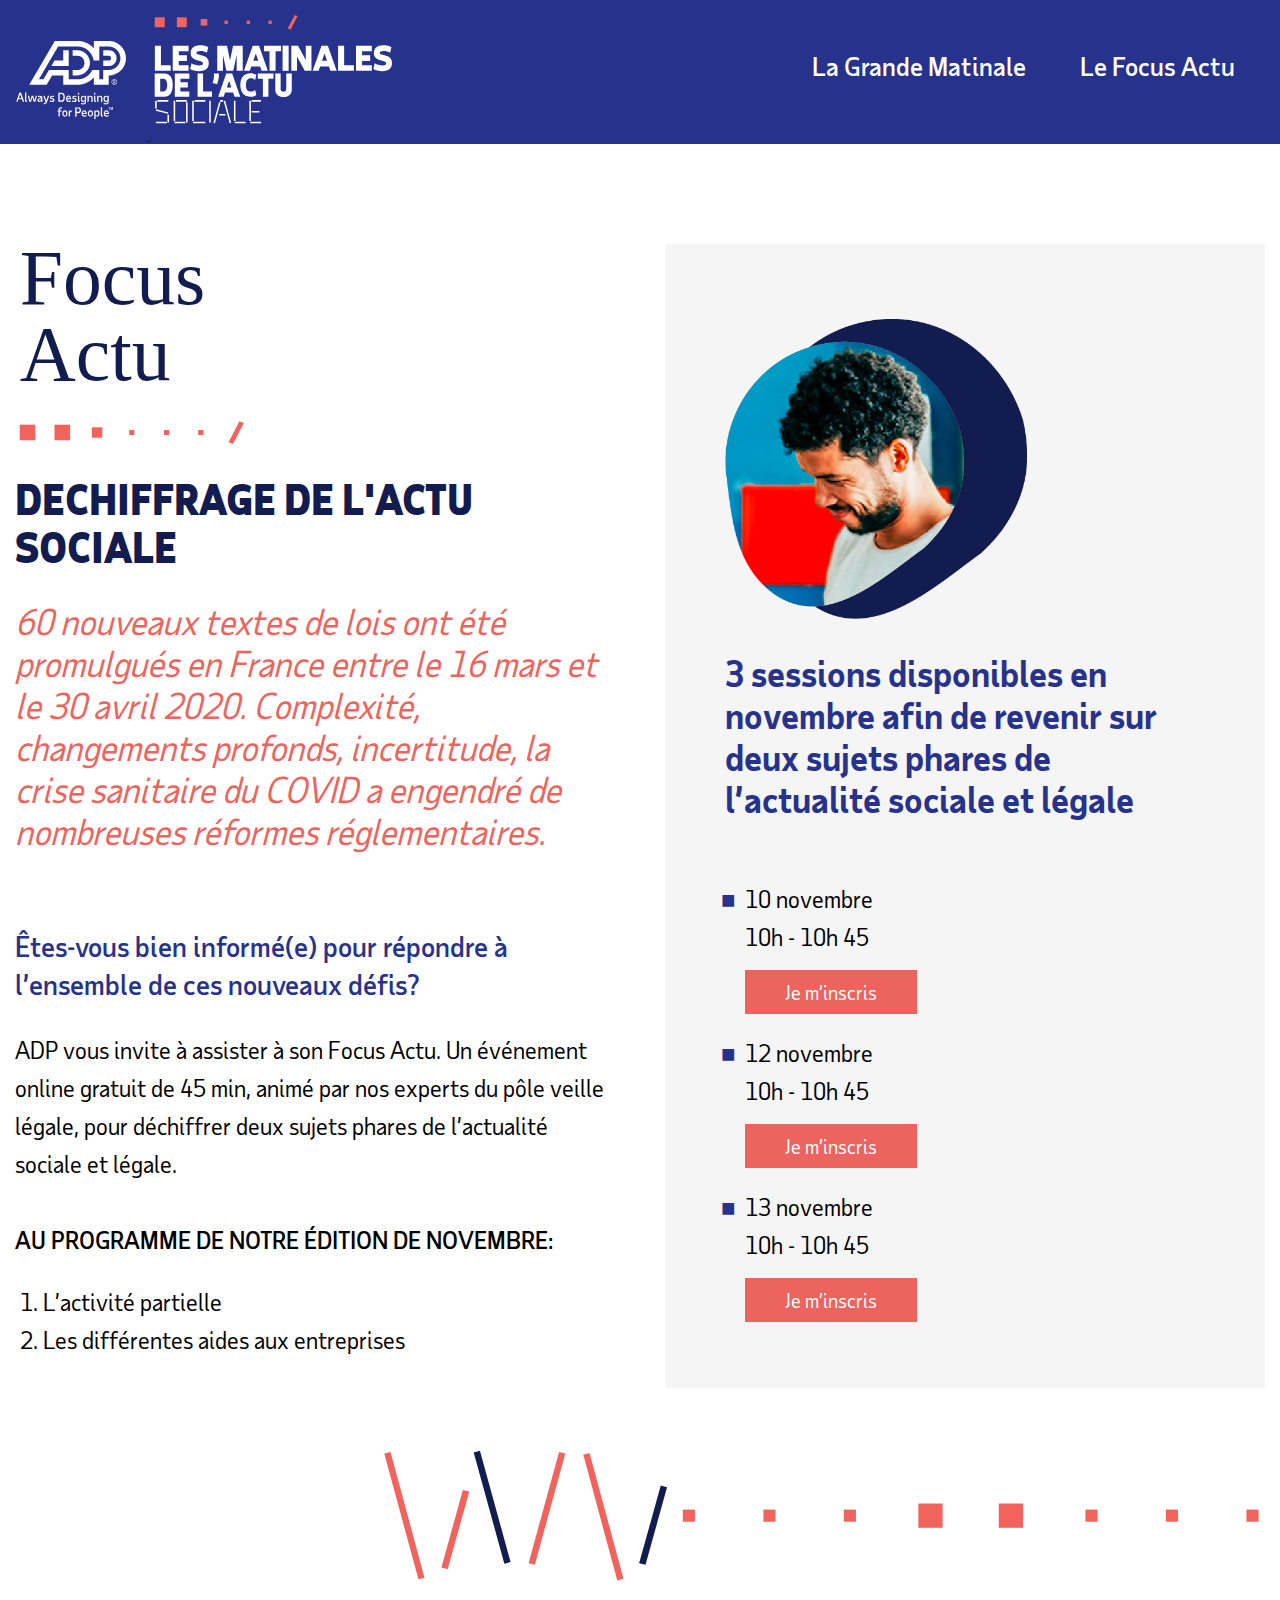
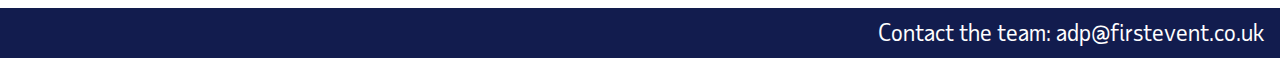
==== focus.html @ db4aabb1 "add anchor tags." ====
<!DOCTYPE html>
<html lang=""en>
<head>
    <meta charset="utf-8">
    <meta name="description" content="La crise du COVID a engendré incertitudes, complexité et changements profonds dans tous les domaines et notamment, dans les ressources humaines.
    Du 16 mars à fin avril, ce n’est pas moins de 60 nouveaux textes de lois qui ont été promulgués en France. A cela, s’ajoute la particularité de centaines de conventions collectives.">
    <meta name="viewport" content="width=device-width, initial-scale=1">

    <link rel="apple-touch-icon" sizes="180x180" href="/apple-touch-icon.png">
    <link rel="icon" type="image/png" sizes="32x32" href="/favicon-32x32.png">
    <link rel="icon" type="image/png" sizes="16x16" href="/favicon-16x16.png">
    <link rel="manifest" href="/site.webmanifest">
    <meta name="msapplication-TileColor" content="#da532c">
    <meta name="theme-color" content="#26328c">

    <title>LES MATINALES DE L’ACTU SOCIALE</title>
    <link rel="stylesheet" type="text/css" href="sass/css.css?v=1">
</head>
<body>

<header>
    <div class="container">
        <div class="flex header-wrapper">
            <div class="header-imgs-wrapper">
            <a href="index.html"><img src="images/adp.svg" class="adp-logo" alt="Les Matinales de l’Actu Sociale logo">
            <img src="images/logo.svg" class="logo" alt="Les Matinales de l’Actu Sociale logo"></a>
        </div>

            <div class="right flex">
                <div class="btn-holder">
                    <a href="grand.html" class="header-btn">La Grande Matinale</a>
                    <a href="focus.html" class="header-btn">Le Focus Actu</a>
                </div>
            </div>
        </div>
    </div>
</header>

<div class="container">
    <div class="flex col-wrapper">
        <div class="col-left">
            <img src="images/focus.svg" class="grand-logo" alt="adp grand logo">

            <h1>DECHIFFRAGE DE L'ACTU SOCIALE</h1>

            <h2>60 nouveaux textes de lois ont été promulgués en France entre le 16 mars et le 30 avril 2020. Complexité, changements profonds, incertitude, la crise sanitaire du COVID a engendré de nombreuses réformes réglementaires.</h2>
            <br>
            <h3>Êtes-vous bien informé(e) pour répondre à l’ensemble de ces nouveaux défis?</h3>

            <p>ADP vous invite à assister à son Focus Actu. Un événement online gratuit de 45 min, animé par nos experts du pôle veille légale, pour déchiffrer deux sujets phares de l’actualité sociale et légale.
            <br>
            <br>
            <strong>AU PROGRAMME DE NOTRE ÉDITION DE NOVEMBRE:</strong></p>
            <ul>
                <li>1. L’activité partielle</li>
                <li>2. Les différentes aides aux entreprises</li>
            </ul>
        </div>

        <div class="col-right">
            <div class="col-right-content">
                <img src="images/head.png" class="head-logo" alt="adp logo image of a man">
                <h2>3 sessions disponibles en novembre afin de revenir sur deux sujets phares de l’actualité sociale et légale</h2>

                <ul>
                    <li>
                        <p>10 novembre<br>
                            10h - 10h 45
                        </p>
                    </li>
                    <a href="">Je m’inscris</a>

                    <li>
                        <p>12 novembre<br>
                            10h - 10h 45
                        </p>
                    </li>
                    <a href="">Je m’inscris</a>

                    <li>
                        <p>13 novembre<br>
                            10h - 10h 45 
                        </p>
                    </li>
                    <a href="">Je m’inscris</a>
                </ul>
            </div>
        </div>
    </div>
</div>

<footer>
    <div class="upper-footer container">
        <img src="images/shapes.svg" class="shapes">
    </div>

    <div class="lower-footer">
        <div class="container">
            <p>Contact the team: <a href="mailto:adp@firstevent.co.uk">adp@firstevent.co.uk</a></p>
        </div>
    </div>
</footer>

</body>
</html>
---- sass/css.css ----
@charset "UTF-8";
@font-face {
  font-family: "TaubSans-Super";
  font-style: normal;
  font-weight: normal;
  src: local("TaubSans-Super"), url("fonts/TaubSans-Super.woff") format("woff");
}
@font-face {
  font-family: "TaubSans-Bold";
  font-style: normal;
  font-weight: normal;
  src: local("TaubSans-Bold"), url("fonts/TaubSans-Bold.woff") format("woff");
}
@font-face {
  font-family: "TaubSans-Medium";
  font-style: normal;
  font-weight: normal;
  src: local("TaubSans-Medium"), url("fonts/TaubSans-Medium.woff") format("woff");
}
@font-face {
  font-family: "TaubSans-Regular";
  font-style: normal;
  font-weight: normal;
  src: local("TaubSans-Regular"), url("fonts/TaubSans-Regular.woff") format("woff");
}
h1 {
  font-family: "TaubSans-Super";
  text-transform: uppercase;
  color: #121c4e;
  font-size: 40px;
}

h2 {
  font-family: "TaubSans-Regular";
  text-transform: uppercase;
  font-style: italic;
  color: #ed645e;
  font-size: 35px;
}

h3 {
  font-family: "TaubSans-Medium";
  color: #26328c;
  font-size: 28px;
  line-height: 38px;
}

p {
  font-family: "TaubSans-Regular";
  color: #000;
  font-size: 24px;
  line-height: 38px;
}

strong {
  font-family: "TaubSans-Medium";
}

ul {
  padding-left: 20px;
}
ul li {
  font-family: "TaubSans-Regular";
  color: #000;
  font-size: 18px;
  line-height: 38px;
}

body {
  margin: 0;
}

.container {
  max-width: 1300px;
  margin: 0 auto;
  padding: 0px 15px;
}

.flex {
  display: flex;
  justify-content: space-between;
}

/* Extra small devices (phones, 600px and down) */
@media only screen and (max-width: 600px) {
  .flex {
    flex-wrap: wrap;
  }

  .header-wrapper a {
    width: 40%;
  }
  .header-wrapper a .logo {
    height: auto;
    width: 100%;
  }
  .header-wrapper .right {
    width: 40%;
  }
  .header-wrapper .right .btn-holder {
    margin-top: 20px;
  }
  .header-wrapper .right .btn-holder .header-btn {
    display: block;
    margin-bottom: 10px;
    width: 100%;
  }
  .header-wrapper .right .header-head {
    display: none;
  }
}
/* Small devices (portrait tablets and large phones, 600px and up) */
@media only screen and (min-width: 601px) and (max-width: 768px) {
  .flex {
    flex-wrap: wrap;
  }
}
/* Medium devices (landscape tablets, 768px and up) */
@media only screen and (min-width: 768px) and (max-width: 991px) {
  .flex {
    flex-wrap: wrap;
  }
}
/* Medium devices (landscape tablets, 768px and up) */
@media only screen and (min-width: 992px) and (max-width: 1200px) {
  .flex {
    flex-wrap: wrap;
  }
}
header {
  background-color: #26328c;
}
header .header-wrapper .adp-logo {
  height: 80px;
  padding-bottom: 20px;
  padding-right: 20px;
}
header .header-wrapper .logo {
  height: 110px;
  padding-top: 15px;
  padding-bottom: 15px;
}
header .header-wrapper .btn-holder {
  margin-top: 50px;
}
header .header-wrapper .btn-holder .header-btn {
  color: #fff;
  padding: 10px 20px;
  margin-right: 10px;
  font-family: "TaubSans-Medium";
  text-decoration: none;
  text-align: center;
  font-size: 26px;
}
header .header-wrapper .btn-holder .header-btn:hover {
  color: #ed645e;
  transition: 0.4s;
}

.lower-header {
  background-color: #ed645e;
  text-align: center;
  height: 60px;
}
.lower-header p {
  color: #fff;
  margin: 0;
  padding: 10px;
  font-size: 26px;
}

/* Extra small devices (phones, 600px and down) */
@media only screen and (max-width: 600px) {
  header .header-wrapper .adp-logo {
    height: 60px;
  }
  header .header-wrapper .logo {
    height: 90px;
    width: auto;
  }
  header .header-wrapper .right {
    width: 100%;
  }
  header .header-wrapper .right .btn-holder {
    margin-top: 0;
    display: flex;
    width: 100%;
  }
  header .header-wrapper .right .btn-holder .header-btn {
    font-size: 16px;
  }

  .lower-header {
    height: auto;
  }
}
/* Small devices (portrait tablets and large phones, 600px and up) */
@media only screen and (min-width: 601px) and (max-width: 768px) {
  header .header-wrapper .adp-logo {
    height: 60px;
  }
  header .header-wrapper .logo {
    height: 90px;
    width: auto;
  }
  header .header-wrapper .right {
    width: 50%;
  }
  header .header-wrapper .right .btn-holder {
    display: flex;
    width: 100%;
  }
  header .header-wrapper .right .btn-holder .header-btn {
    font-size: 16px;
  }

  .lower-header {
    height: auto;
  }
}
/* Medium devices (landscape tablets, 768px and up) */
@media only screen and (min-width: 768px) and (max-width: 991px) {
  header .header-wrapper .adp-logo {
    height: 60px;
  }
  header .header-wrapper .logo {
    height: 90px;
    width: auto;
  }
  header .header-wrapper .right {
    width: 50%;
  }
  header .header-wrapper .right .btn-holder {
    display: flex;
    width: 100%;
  }
  header .header-wrapper .right .btn-holder .header-btn {
    font-size: 16px;
  }

  .lower-header {
    height: auto;
  }
}
/* Medium devices (landscape tablets, 768px and up) */
.sociale-logo {
  height: 250px;
  padding-top: 60px;
  padding-left: 60px;
}

.head-logo {
  margin-top: 80px;
  height: 300px;
  width: auto;
}

.welcome-wrapper {
  position: relative;
  margin-top: -40px;
}
.welcome-wrapper .border-left {
  position: absolute;
  height: 140px;
}
.welcome-wrapper .welcome-content-wrapper {
  margin-top: 50px;
}
.welcome-wrapper .welcome-content-wrapper .welcome-content {
  padding-top: 30px;
  padding-left: 50px;
  padding-right: 50px;
}
.welcome-wrapper .welcome-content-wrapper .welcome-content a {
  text-decoration: none;
}
.welcome-wrapper .welcome-content-wrapper .welcome-content a:hover {
  transition: 0.4s;
}
.welcome-wrapper .border-right {
  position: absolute;
  height: 140px;
  right: 0;
  bottom: -60px;
}

.btns-wrapper {
  margin-top: 90px;
  padding-left: 50px;
}
.btns-wrapper .btns {
  background-color: #26328c;
  padding: 20px;
  font-family: "TaubSans-Regular";
  color: #fff;
  font-size: 22px;
  text-decoration: none;
  margin-right: 10px;
}
.btns-wrapper .btns:hover {
  background-color: #ed645e;
  transition: 0.4s;
}

/* Extra small devices (phones, 600px and down) */
@media only screen and (max-width: 600px) {
  .btns-wrapper .btns {
    display: block;
    margin-top: 30px;
    text-align: center;
  }
}
/* Small devices (portrait tablets and large phones, 600px and up) */
/* Medium devices (landscape tablets, 768px and up) */
/* Medium devices (landscape tablets, 768px and up) */
.col-wrapper {
  margin-top: 100px;
}
.col-wrapper .col-left {
  width: 48%;
}
.col-wrapper .col-left .grand-logo {
  height: 200px;
}
.col-wrapper .col-left h2 {
  text-transform: none;
}
.col-wrapper .col-left ul {
  padding-left: 5px;
}
.col-wrapper .col-left ul li {
  list-style: none;
  font-family: "TaubSans-Regular";
  color: #000;
  font-size: 24px;
  line-height: 38px;
}
.col-wrapper .col-right {
  width: 48%;
  background-color: #f5f5f5;
}
.col-wrapper .col-right .col-right-content {
  padding: 60px;
}
.col-wrapper .col-right .col-right-content .head-logo {
  margin-top: 15px;
}
.col-wrapper .col-right .col-right-content h2 {
  text-transform: none;
  font-style: normal;
  font-family: "TaubSans-Bold";
  color: #26328c;
}
.col-wrapper .col-right .col-right-content ul {
  list-style: none;
  margin-top: 60px;
}
.col-wrapper .col-right .col-right-content ul li {
  margin-top: 30px;
}
.col-wrapper .col-right .col-right-content ul li ::before {
  content: "■";
  color: #26328c;
  font-weight: bold;
  display: inline-block;
  width: 1em;
  margin-left: -1em;
}
.col-wrapper .col-right .col-right-content ul a {
  font-family: "TaubSans-Regular";
  font-size: 20px;
  list-style: none;
  background-color: #ed645e;
  padding: 10px 40px;
  color: #fff;
  text-decoration: none;
}

/* Extra small devices (phones, 600px and down) */
@media only screen and (max-width: 600px) {
  .col-wrapper .col-left {
    width: 100%;
  }
  .col-wrapper .col-right {
    width: 100%;
  }
}
/* Small devices (portrait tablets and large phones, 600px and up) */
@media only screen and (min-width: 601px) and (max-width: 768px) {
  .col-wrapper .col-left {
    width: 100%;
  }
  .col-wrapper .col-right {
    width: 100%;
  }
}
/* Medium devices (landscape tablets, 768px and up) */
/* Medium devices (landscape tablets, 768px and up) */
footer .upper-footer {
  margin-top: 50px;
}
footer .upper-footer .shapes {
  height: 150px;
  margin-right: auto;
  float: right;
  margin-bottom: 20px;
}
footer .lower-footer {
  height: 50px;
  clear: right;
  background-color: #121c4e;
}
footer .lower-footer p {
  padding-top: 5px;
  color: #fff;
  margin: 0;
  text-align: right;
}
footer .lower-footer p a {
  color: #fff;
  text-decoration: none;
}

/* Extra small devices (phones, 600px and down) */
@media only screen and (max-width: 600px) {
  footer .upper-footer .shapes {
    height: auto;
    width: 100%;
  }
}
/* Small devices (portrait tablets and large phones, 600px and up) */
@media only screen and (min-width: 601px) and (max-width: 768px) {
  footer .upper-footer .shapes {
    height: auto;
    width: 100%;
  }
}
/* Medium devices (landscape tablets, 768px and up) */
@media only screen and (min-width: 768px) and (max-width: 991px) {
  footer .upper-footer .shapes {
    height: auto;
    width: 100%;
  }
}
/* Medium devices (landscape tablets, 768px and up) */
@media only screen and (min-width: 992px) and (max-width: 1200px) {
  footer .upper-footer .shapes {
    height: auto;
    width: 100%;
  }
}

/*# sourceMappingURL=css.css.map */
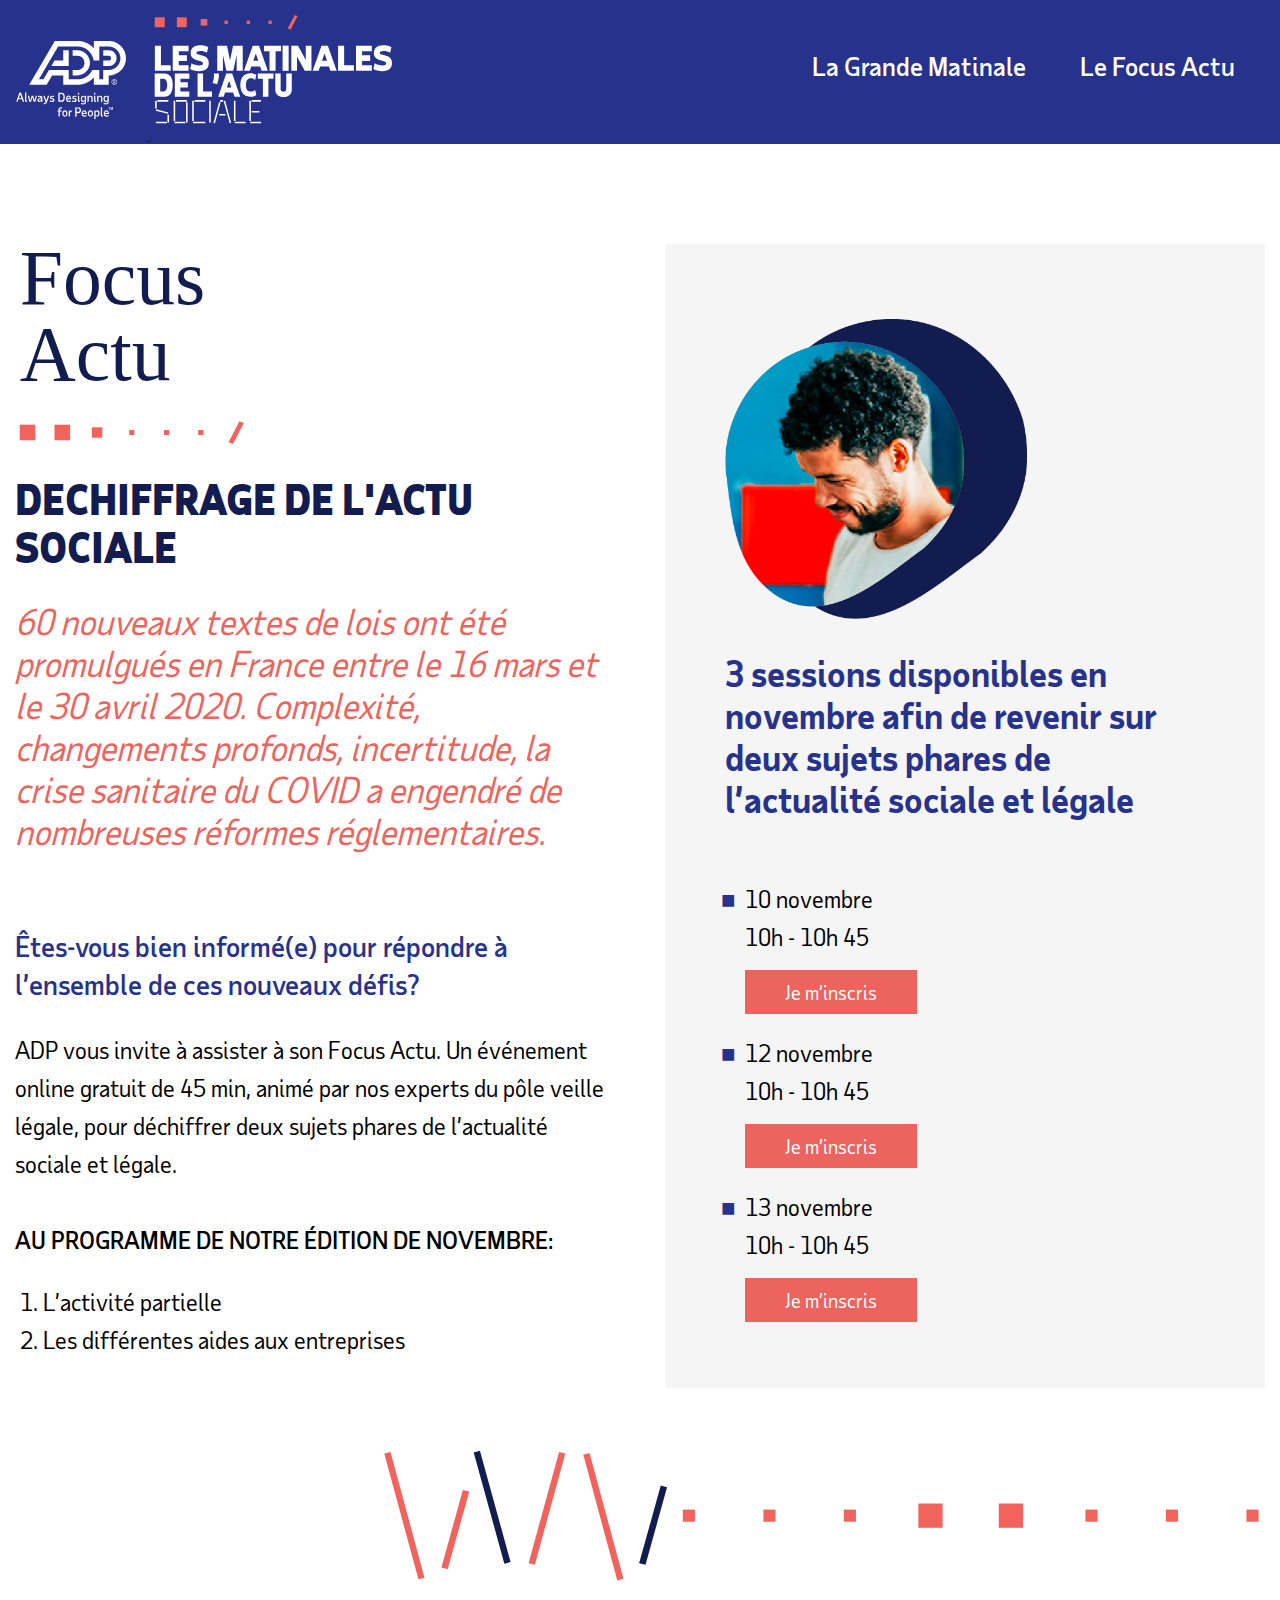
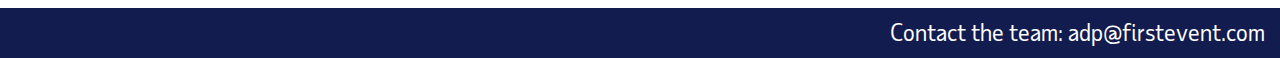
==== commit 262be502: "amend email address" ====
--- a/focus.html
+++ b/focus.html
@@ -96,7 +96,7 @@
 
     <div class="lower-footer">
         <div class="container">
-            <p>Contact the team: <a href="mailto:adp@firstevent.co.uk">adp@firstevent.co.uk</a></p>
+            <p>Contact the team: <a href="mailto:adp@firstevent.com">adp@firstevent.com</a></p>
         </div>
     </div>
 </footer>
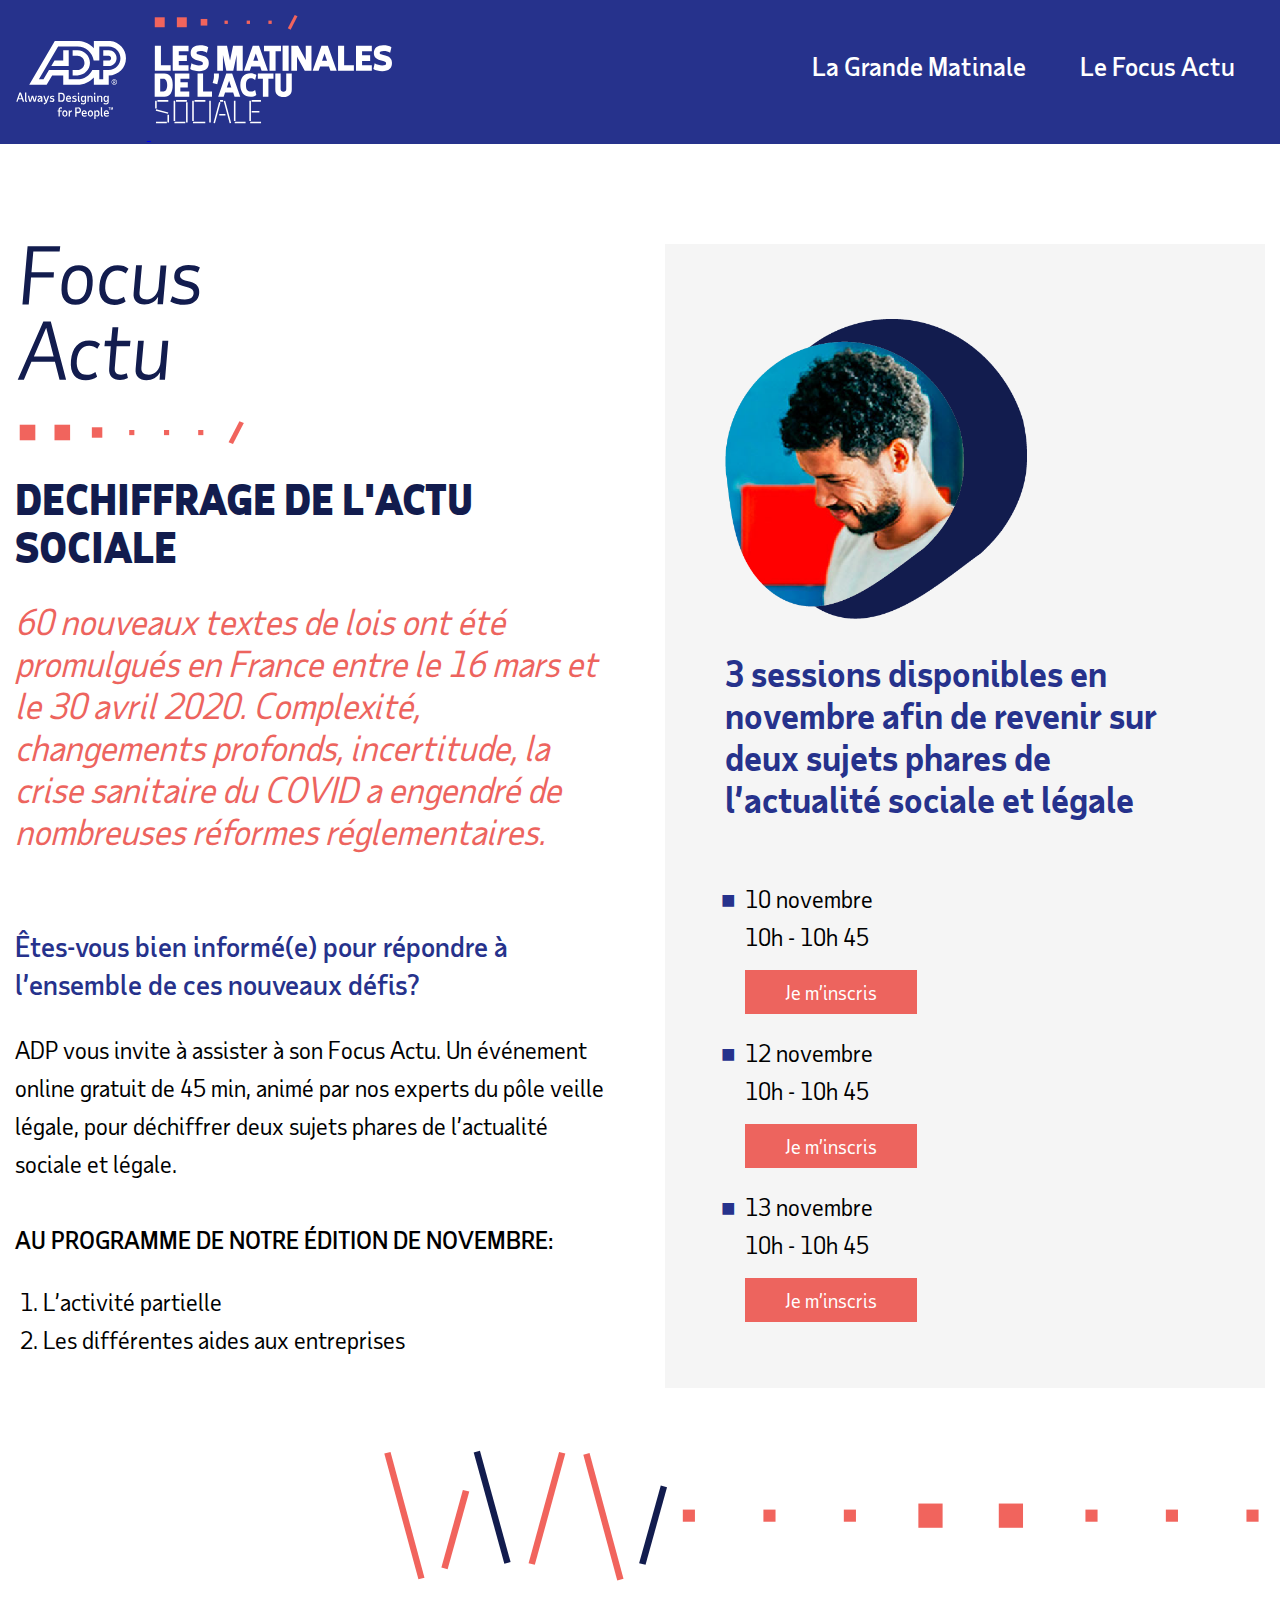
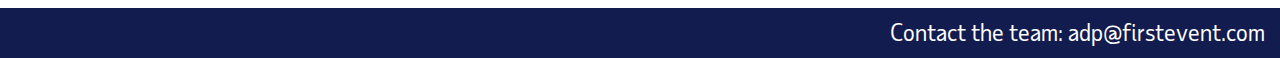
==== commit 3ad68558: "add links." ====
--- a/focus.html
+++ b/focus.html
@@ -68,21 +68,21 @@
                             10h - 10h 45
                         </p>
                     </li>
-                    <a href="">Je m’inscris</a>
+                    <a href="https://event.on24.com/wcc/r/2777362/F795EA9C3ECD27922A42F2EB8C219FEB?partnerref=ADP-Website" target="_blank">Je m’inscris</a>
 
                     <li>
                         <p>12 novembre<br>
                             10h - 10h 45
                         </p>
                     </li>
-                    <a href="">Je m’inscris</a>
+                    <a href="https://event.on24.com/wcc/r/2802741/B194C8559915A0997DCA6C44D38ADF68?partnerref=ADP-Website" target="_blank">Je m’inscris</a>
 
                     <li>
                         <p>13 novembre<br>
                             10h - 10h 45 
                         </p>
                     </li>
-                    <a href="">Je m’inscris</a>
+                    <a href="https://event.on24.com/wcc/r/2802742/B6DF6330F16B701BA974230FF8BB3A41?partnerref=ADP-Website" target="_blank">Je m’inscris</a>
                 </ul>
             </div>
         </div>
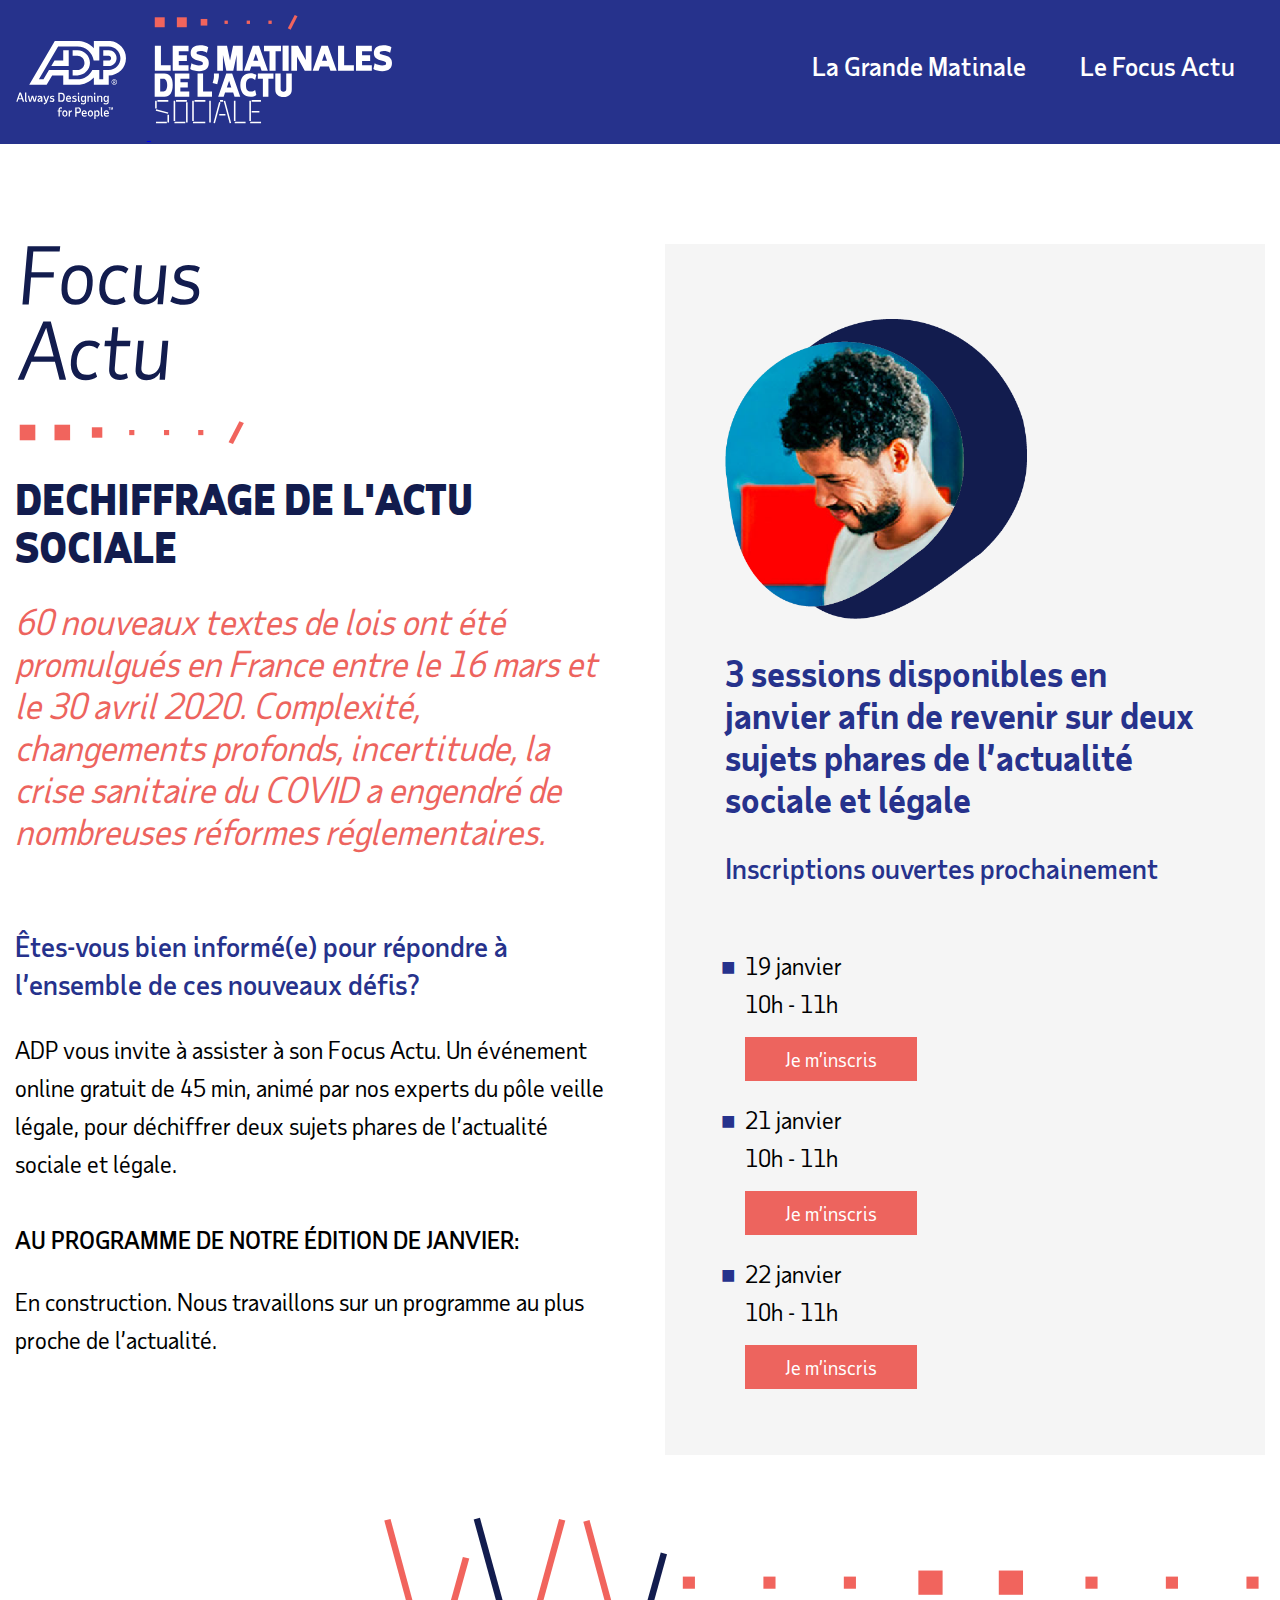
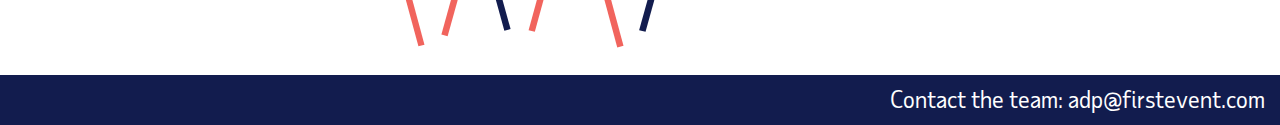
==== commit b0793baf: "amends to links on grand and focus page - date changes" ====
--- a/focus.html
+++ b/focus.html
@@ -14,7 +14,7 @@
     <meta name="theme-color" content="#26328c">
 
     <title>LES MATINALES DE L’ACTU SOCIALE</title>
-    <link rel="stylesheet" type="text/css" href="sass/css.css?v=1">
+    <link rel="stylesheet" type="text/css" href="sass/css.css?v=3">
 </head>
 <body>
 
@@ -50,39 +50,38 @@
             <p>ADP vous invite à assister à son Focus Actu. Un événement online gratuit de 45 min, animé par nos experts du pôle veille légale, pour déchiffrer deux sujets phares de l’actualité sociale et légale.
             <br>
             <br>
-            <strong>AU PROGRAMME DE NOTRE ÉDITION DE NOVEMBRE:</strong></p>
-            <ul>
-                <li>1. L’activité partielle</li>
-                <li>2. Les différentes aides aux entreprises</li>
-            </ul>
+            <strong>AU PROGRAMME DE NOTRE ÉDITION DE JANVIER:</strong></p>
+            <p>En construction. Nous travaillons sur un programme au plus proche de l’actualité.</p>
         </div>
 
         <div class="col-right">
             <div class="col-right-content">
                 <img src="images/head.png" class="head-logo" alt="adp logo image of a man">
-                <h2>3 sessions disponibles en novembre afin de revenir sur deux sujets phares de l’actualité sociale et légale</h2>
+                <h2>3 sessions disponibles en janvier afin de revenir sur deux sujets phares de l’actualité sociale et légale</h2>
+
+                <h3>Inscriptions ouvertes prochainement</h3>
 
                 <ul>
                     <li>
-                        <p>10 novembre<br>
-                            10h - 10h 45
+                        <p>19 janvier<br>
+                            10h - 11h
                         </p>
                     </li>
-                    <a href="https://event.on24.com/wcc/r/2777362/F795EA9C3ECD27922A42F2EB8C219FEB?partnerref=ADP-Website" target="_blank">Je m’inscris</a>
+                    <a href="">Je m’inscris</a>
 
                     <li>
-                        <p>12 novembre<br>
-                            10h - 10h 45
+                        <p>21 janvier<br>
+                            10h - 11h
                         </p>
                     </li>
-                    <a href="https://event.on24.com/wcc/r/2802741/B194C8559915A0997DCA6C44D38ADF68?partnerref=ADP-Website" target="_blank">Je m’inscris</a>
+                    <a href="">Je m’inscris</a>
 
                     <li>
-                        <p>13 novembre<br>
-                            10h - 10h 45 
+                        <p>22 janvier<br>
+                            10h - 11h 
                         </p>
                     </li>
-                    <a href="https://event.on24.com/wcc/r/2802742/B6DF6330F16B701BA974230FF8BB3A41?partnerref=ADP-Website" target="_blank">Je m’inscris</a>
+                    <a href="">Je m’inscris</a>
                 </ul>
             </div>
         </div>
--- a/sass/css.css
+++ b/sass/css.css
@@ -324,6 +324,9 @@
 }
 .col-wrapper .col-left h2 {
   text-transform: none;
+}
+.col-wrapper .col-left strong {
+  text-transform: uppercase;
 }
 .col-wrapper .col-left ul {
   padding-left: 5px;
@@ -376,6 +379,15 @@
   text-decoration: none;
 }
 
+.replay {
+  text-decoration: none;
+  color: #121c4e;
+}
+.replay:hover {
+  color: #ed645e;
+  transition: 0.4s;
+}
+
 /* Extra small devices (phones, 600px and down) */
 @media only screen and (max-width: 600px) {
   .col-wrapper .col-left {
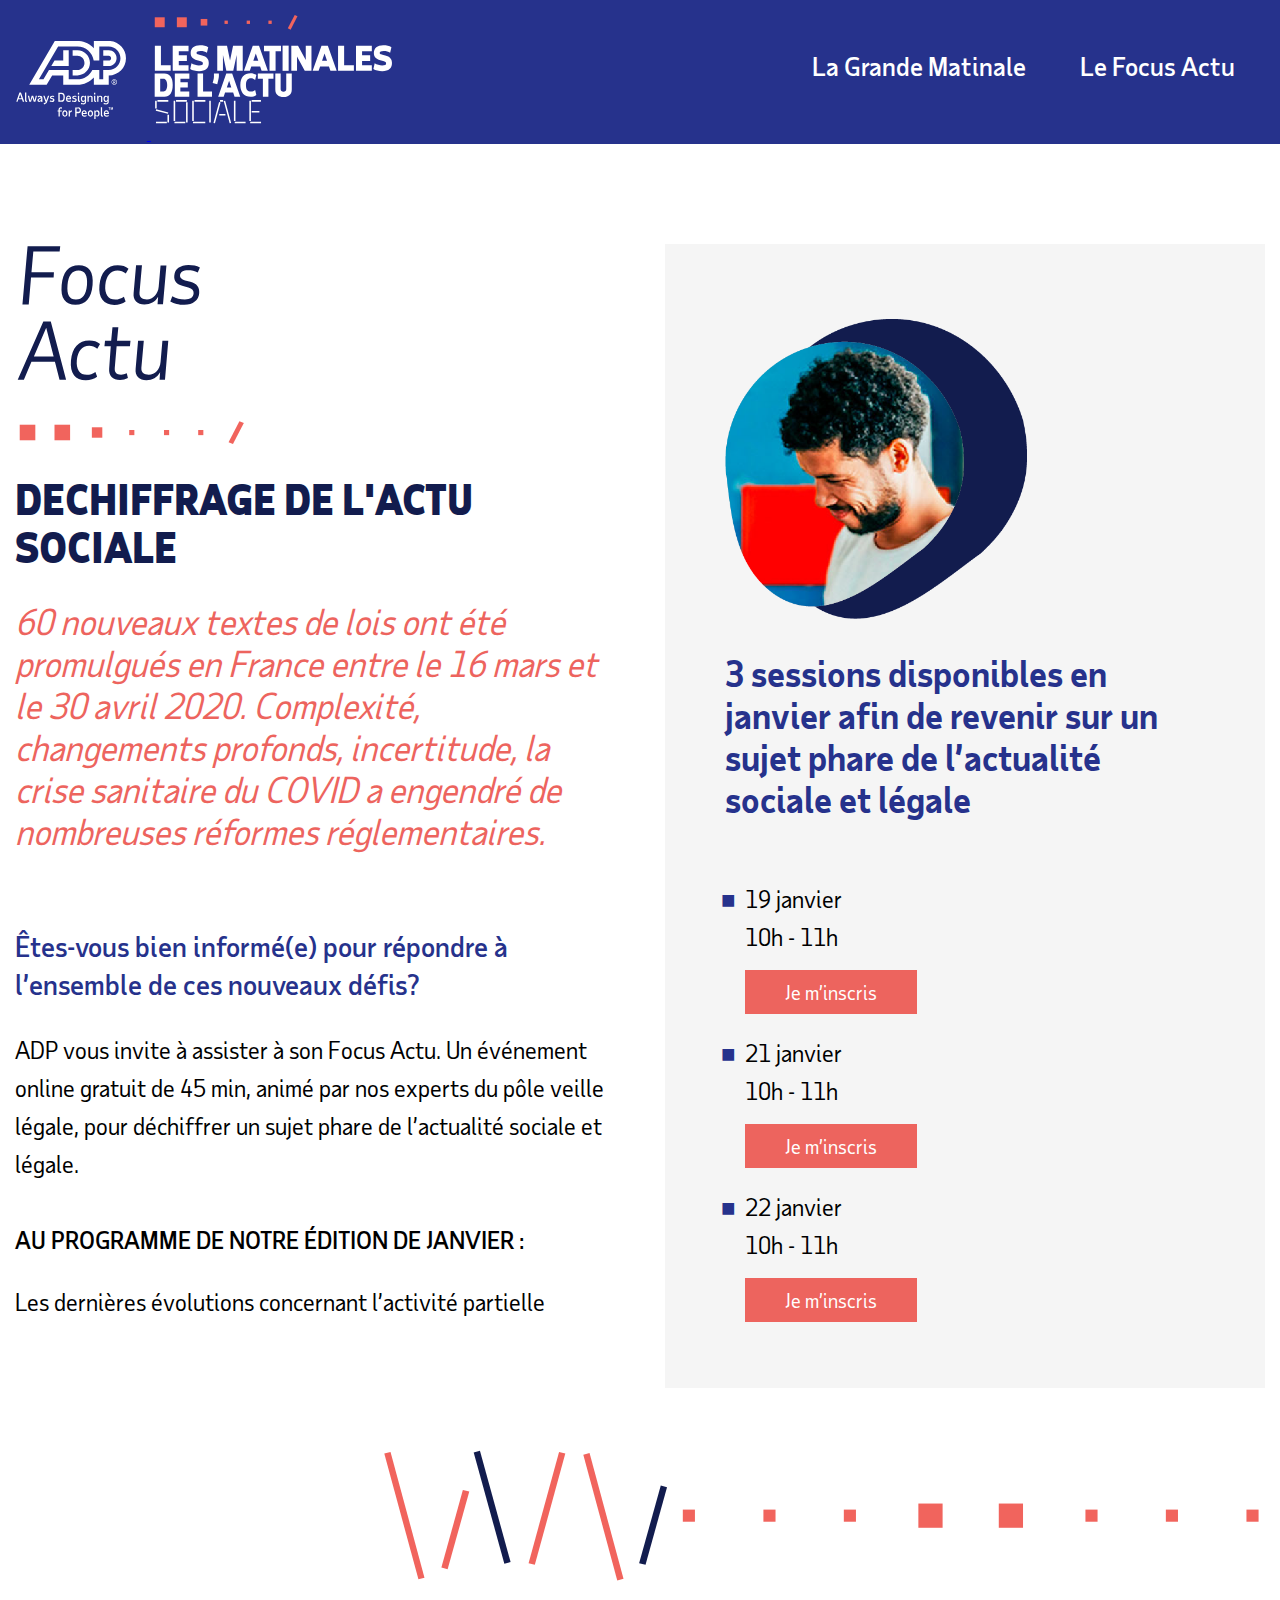
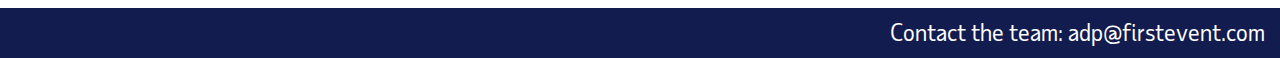
==== commit bf420166: "amend copy and add links" ====
--- a/focus.html
+++ b/focus.html
@@ -14,7 +14,7 @@
     <meta name="theme-color" content="#26328c">
 
     <title>LES MATINALES DE L’ACTU SOCIALE</title>
-    <link rel="stylesheet" type="text/css" href="sass/css.css?v=3">
+    <link rel="stylesheet" type="text/css" href="sass/css.css?v=4">
 </head>
 <body>
 
@@ -47,19 +47,17 @@
             <br>
             <h3>Êtes-vous bien informé(e) pour répondre à l’ensemble de ces nouveaux défis?</h3>
 
-            <p>ADP vous invite à assister à son Focus Actu. Un événement online gratuit de 45 min, animé par nos experts du pôle veille légale, pour déchiffrer deux sujets phares de l’actualité sociale et légale.
+            <p>ADP vous invite à assister à son Focus Actu. Un événement online gratuit de 45 min, animé par nos experts du pôle veille légale, pour déchiffrer un sujet phare de l’actualité sociale et légale.
             <br>
             <br>
-            <strong>AU PROGRAMME DE NOTRE ÉDITION DE JANVIER:</strong></p>
-            <p>En construction. Nous travaillons sur un programme au plus proche de l’actualité.</p>
+            <strong>AU PROGRAMME DE NOTRE ÉDITION DE JANVIER :</strong></p>
+            <p>Les dernières évolutions concernant l’activité partielle</p>
         </div>
 
         <div class="col-right">
             <div class="col-right-content">
                 <img src="images/head.png" class="head-logo" alt="adp logo image of a man">
-                <h2>3 sessions disponibles en janvier afin de revenir sur deux sujets phares de l’actualité sociale et légale</h2>
-
-                <h3>Inscriptions ouvertes prochainement</h3>
+                <h2>3 sessions disponibles en janvier afin de revenir sur un sujet phare de l’actualité sociale et légale</h2>
 
                 <ul>
                     <li>
@@ -67,21 +65,21 @@
                             10h - 11h
                         </p>
                     </li>
-                    <a href="">Je m’inscris</a>
+                    <a href="https://event.on24.com/wcc/r/2941533/16D0AA22EC9B846E5A99AC3DD87B63FD?partnerref=Matinale-website">Je m’inscris</a>
 
                     <li>
                         <p>21 janvier<br>
                             10h - 11h
                         </p>
                     </li>
-                    <a href="">Je m’inscris</a>
+                    <a href="https://event.on24.com/wcc/r/2941535/AADFCD47BB19EAB02A55D291B0B64125?partnerref=Matinale-website">Je m’inscris</a>
 
                     <li>
                         <p>22 janvier<br>
                             10h - 11h 
                         </p>
                     </li>
-                    <a href="">Je m’inscris</a>
+                    <a href="https://event.on24.com/wcc/r/2941539/41FC292CBF67320273AEF93C7BFFD0FE?partnerref=Matinale-website">Je m’inscris</a>
                 </ul>
             </div>
         </div>
